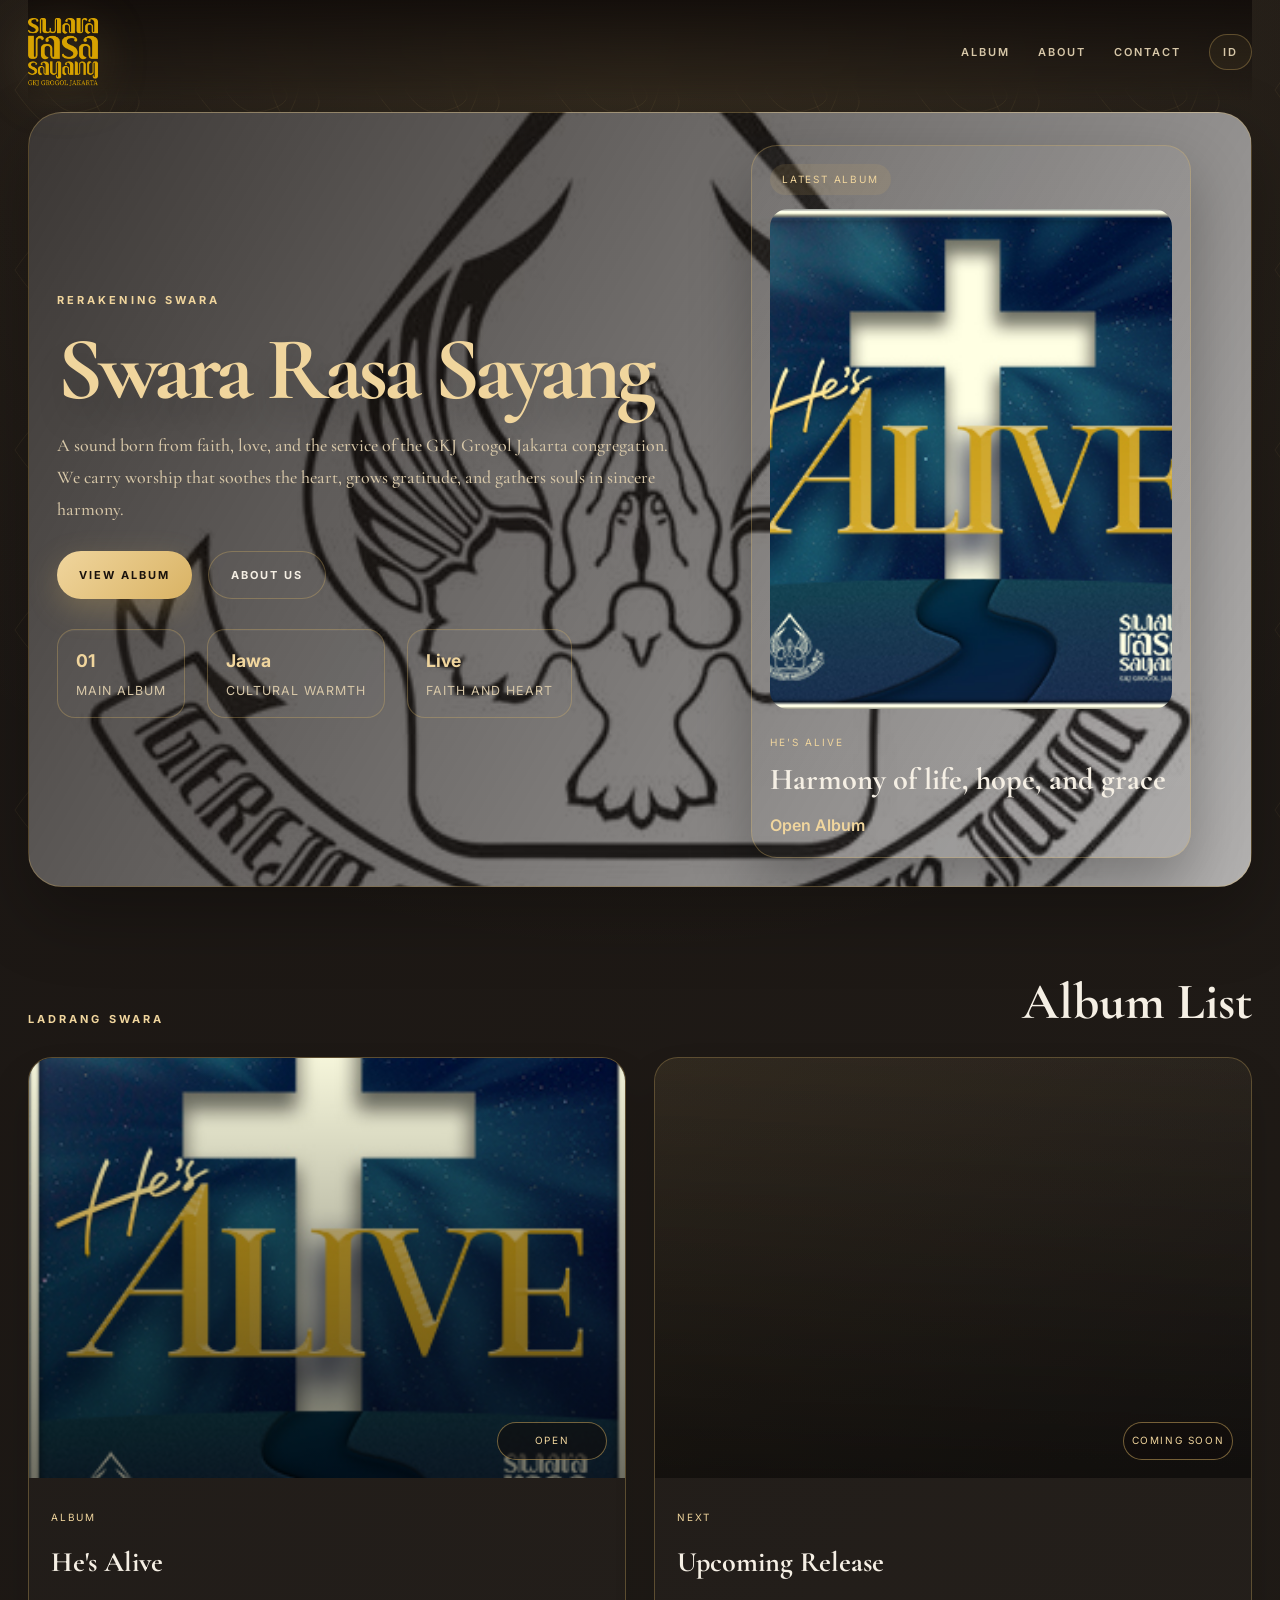
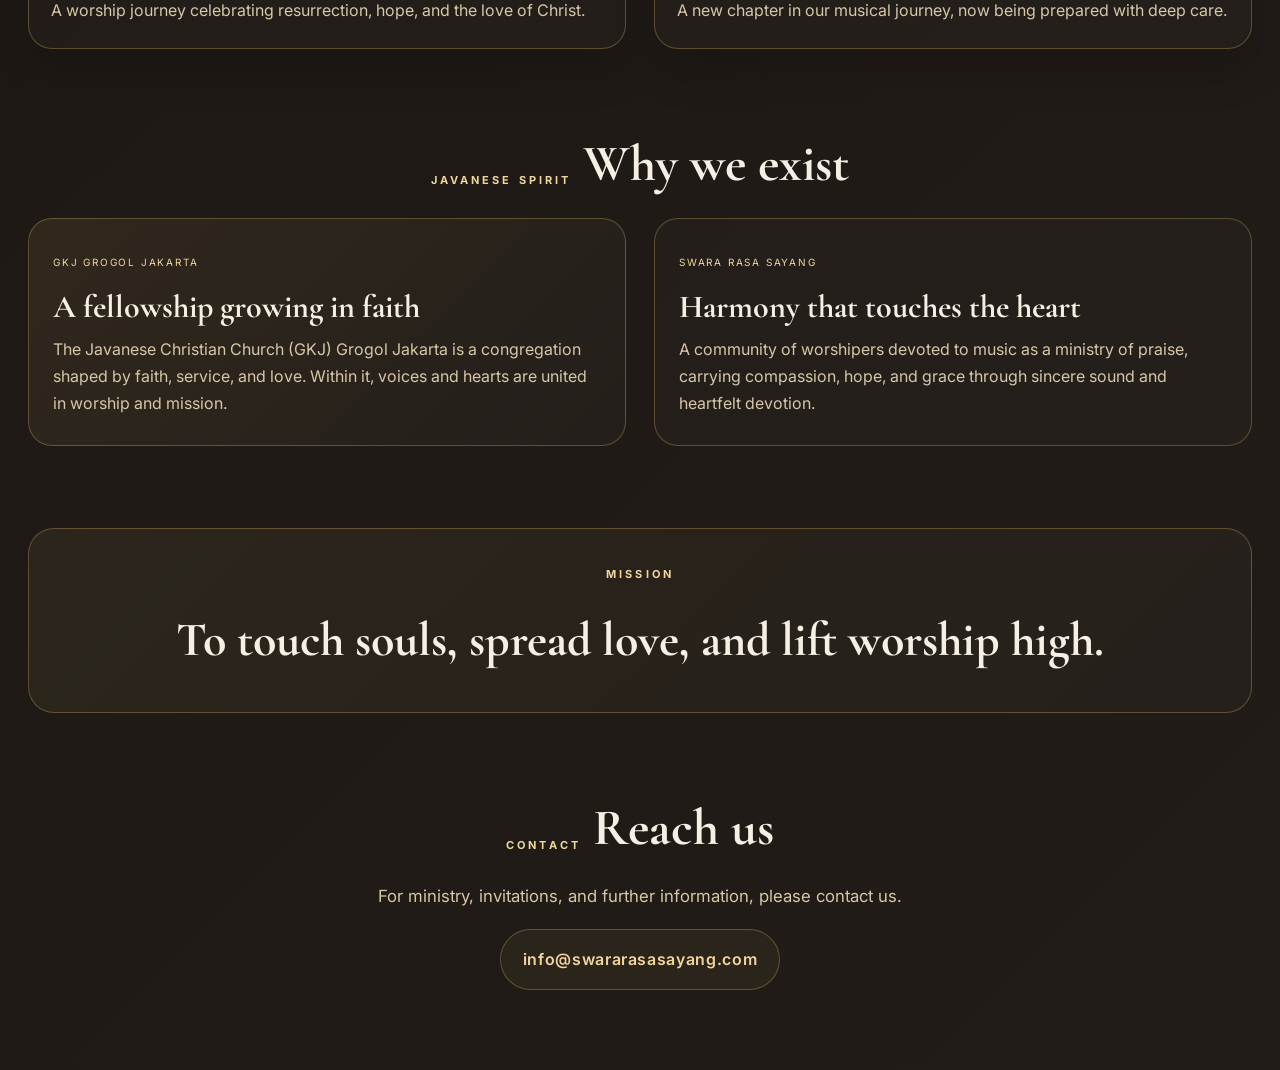
==== en/index.html @ 02636ce8 "feat: redesign landing page for Vercel" ====
﻿<!DOCTYPE html>
<html lang="en">
  <head>
    <meta charset="UTF-8" />
    <meta name="viewport" content="width=device-width, initial-scale=1.0" />
    <meta name="description" content="Swara Rasa Sayang — a Javanese-inspired worship community from GKJ Grogol Jakarta." />
    <title>Swara Rasa Sayang</title>
    <link rel="preconnect" href="https://fonts.googleapis.com" />
    <link rel="preconnect" href="https://fonts.gstatic.com" crossorigin />
    <link href="https://fonts.googleapis.com/css2?family=Cormorant+Garamond:wght@400;500;600;700&family=Inter:wght@400;500;600;700;800&family=Noto+Sans+Javanese:wght@400;500;700&display=swap" rel="stylesheet" />
    <link rel="stylesheet" href="../landing.css" />
  </head>
  <body>
    <div class="page-shell">
      <header class="topbar">
        <a href="../index.html" class="brand" aria-label="Swara Rasa Sayang">
          <img src="../assets/LOGO SWARA RASA SAYANG.png" alt="Logo Swara Rasa Sayang" />
        </a>

        <nav class="nav-links" aria-label="Main navigation">
          <a href="#album">Album</a>
          <a href="#about">About</a>
          <a href="#contact">Contact</a>
          <a href="../index.html" class="lang-pill">ID</a>
        </nav>
      </header>

      <main>
        <section class="hero">
          <div class="hero-copy">
            <span class="eyebrow">Rerakening Swara</span>
            <h1>Swara Rasa Sayang</h1>
            <p class="lead">
              A sound born from faith, love, and the service of the GKJ Grogol Jakarta congregation.
              We carry worship that soothes the heart, grows gratitude, and gathers souls in sincere harmony.
            </p>

            <div class="hero-actions">
              <a href="#album" class="primary-btn">View Album</a>
              <a href="#about" class="ghost-btn">About Us</a>
            </div>

            <div class="hero-meta">
              <div>
                <strong>01</strong>
                <span>main album</span>
              </div>
              <div>
                <strong>Jawa</strong>
                <span>cultural warmth</span>
              </div>
              <div>
                <strong>Live</strong>
                <span>faith and heart</span>
              </div>
            </div>
          </div>

          <div class="hero-visual" aria-label="Album showcase">
            <div class="showcase-card">
              <div class="showcase-badge">Latest Album</div>
              <img src="../assets/hes-alive.jpg" alt="He's Alive album cover" />
              <div class="showcase-info">
                <span class="tiny-label">He's Alive</span>
                <h2>Harmony of life, hope, and grace</h2>
                <a href="../hes-alive/index.html">Open Album</a>
              </div>
            </div>
          </div>
        </section>

        <section id="album" class="album-section">
          <div class="section-header">
            <span class="section-kicker">Ladrang swara</span>
            <h2>Album List</h2>
          </div>

          <div class="album-grid">
            <article class="album-card featured">
              <div class="album-image-wrap">
                <img src="../assets/hes-alive.jpg" alt="He's Alive" />
                <div class="album-overlay">
                  <a href="../hes-alive/index.html">Open</a>
                </div>
              </div>
              <div class="album-copy">
                <span class="album-tag">Album</span>
                <h3>He's Alive</h3>
                <p>A worship journey celebrating resurrection, hope, and the love of Christ.</p>
              </div>
            </article>

            <article class="album-card">
              <div class="album-image-wrap coming-soon">
                <div class="album-overlay static">
                  <span>Coming Soon</span>
                </div>
              </div>
              <div class="album-copy">
                <span class="album-tag">Next</span>
                <h3>Upcoming Release</h3>
                <p>A new chapter in our musical journey, now being prepared with deep care.</p>
              </div>
            </article>
          </div>
        </section>

        <section id="about" class="about-section">
          <div class="section-header align-center">
            <span class="section-kicker">Javanese Spirit</span>
            <h2>Why we exist</h2>
          </div>

          <div class="about-grid">
            <article class="about-card emphasis">
              <span class="card-mark">GKJ Grogol Jakarta</span>
              <h3>A fellowship growing in faith</h3>
              <p>
                The Javanese Christian Church (GKJ) Grogol Jakarta is a congregation shaped by faith,
                service, and love. Within it, voices and hearts are united in worship and mission.
              </p>
            </article>

            <article class="about-card">
              <span class="card-mark">Swara Rasa Sayang</span>
              <h3>Harmony that touches the heart</h3>
              <p>
                A community of worshipers devoted to music as a ministry of praise, carrying compassion,
                hope, and grace through sincere sound and heartfelt devotion.
              </p>
            </article>
          </div>
        </section>

        <section class="highlight-band">
          <div>
            <span class="section-kicker">Mission</span>
            <h3>To touch souls, spread love, and lift worship high.</h3>
          </div>
        </section>

        <section id="contact" class="contact-section">
          <div class="section-header align-center compact">
            <span class="section-kicker">Contact</span>
            <h2>Reach us</h2>
          </div>
          <p>For ministry, invitations, and further information, please contact us.</p>
          <a href="mailto:info@swararasasayang.com" class="contact-email">info@swararasasayang.com</a>
        </section>
      </main>
    </div>
  </body>
</html>
---- landing.css ----
﻿:root {
  --bg: #120d0a;
  --bg-soft: #1a120d;
  --panel: rgba(25, 17, 12, 0.8);
  --panel-strong: rgba(35, 23, 15, 0.96);
  --gold: #d9b364;
  --gold-soft: #f0d59d;
  --gold-deep: #9a6f1b;
  --ivory: #f5efe4;
  --muted: #d7c7a8;
  --line: rgba(217, 179, 100, 0.32);
  --shadow: rgba(10, 8, 5, 0.35);
  --bg-image: radial-gradient(circle at top, rgba(217, 179, 100, 0.12), transparent 35%),
    linear-gradient(135deg, rgba(18, 13, 10, 0.96), rgba(24, 19, 14, 0.96));
}

* { box-sizing: border-box; }
html { scroll-behavior: smooth; }
body {
  margin: 0;
  font-family: 'Inter', sans-serif;
  background: var(--bg-image);
  color: var(--ivory);
  line-height: 1.7;
}
img { max-width: 100%; display: block; }
a { color: inherit; text-decoration: none; }

body::before {
  content: "";
  position: fixed;
  inset: 0;
  pointer-events: none;
  background-image: url('data:image/svg+xml;utf8,<svg xmlns="http://www.w3.org/2000/svg" width="180" height="180" viewBox="0 0 180 180"><g fill="none" stroke="%23d9b364" stroke-opacity="0.08"><path d="M15 90c20-30 40-45 60-45s40 15 60 45-40 45-60 45-40-15-60-45zm30 0c10-15 20-22 30-22s20 7 30 22-20 22-30 22-20-7-30-22zm60-60c-10 15-15 30-15 45s5 30 15 45c10-15 15-30 15-45s-5-30-15-45z"/></g></svg>');
  opacity: 0.9;
}

.page-shell {
  max-width: 1280px;
  margin: 0 auto;
  padding: 0 28px 80px;
  position: relative;
  z-index: 1;
}

.topbar {
  position: sticky;
  top: 0;
  z-index: 20;
  display: flex;
  align-items: center;
  justify-content: space-between;
  padding: 18px 0 14px;
  background: linear-gradient(180deg, rgba(18, 13, 10, 0.92), rgba(18, 13, 10, 0.3) 70%, transparent);
  backdrop-filter: blur(10px);
}

.brand img {
  height: 68px;
  width: auto;
  filter: drop-shadow(0 10px 24px rgba(217, 179, 100, 0.25));
}

.nav-links {
  display: flex;
  align-items: center;
  gap: 28px;
  font-size: 11px;
  letter-spacing: 0.18em;
  text-transform: uppercase;
  font-weight: 600;
  color: var(--muted);
}

.nav-links a {
  transition: color 0.25s ease;
  position: relative;
}

.nav-links a:hover, .nav-links a:focus-visible {
  color: var(--gold-soft);
}

.nav-links a:not(.lang-pill)::after {
  content: "";
  position: absolute;
  left: 0;
  bottom: -8px;
  width: 100%;
  height: 1px;
  background: linear-gradient(90deg, transparent, var(--gold), transparent);
  transform: scaleX(0);
  transition: transform 0.25s ease;
}

.nav-links a:not(.lang-pill):hover::after {
  transform: scaleX(1);
}

.lang-pill {
  border: 1px solid var(--line);
  padding: 8px 13px;
  border-radius: 999px;
  background: rgba(217, 179, 100, 0.06);
}

.hero {
  position: relative;
  display: grid;
  grid-template-columns: 1.1fr 0.9fr;
  gap: 46px;
  align-items: center;
  min-height: 62vh;
  padding: 32px 28px 28px;
  margin-top: 12px;
  border: 1px solid var(--line);
  border-radius: 34px;
  overflow: hidden;
  background: linear-gradient(120deg, rgba(18, 13, 10, 0.83), rgba(18, 13, 10, 0.32)),
    url('assets/image.png') center center / cover no-repeat;
  box-shadow: 0 28px 70px rgba(0,0,0,0.28);
}

.hero > * {
  position: relative;
  z-index: 1;
}

.eyebrow, .section-kicker {
  display: inline-block;
  font-size: 11px;
  letter-spacing: 0.28em;
  text-transform: uppercase;
  color: var(--gold-soft);
  font-weight: 700;
}

.hero-copy h1 {
  margin: 18px 0 18px;
  font-family: 'Cormorant Garamond', serif;
  font-size: clamp(3.5rem, 7vw, 7rem);
  line-height: 0.9;
  letter-spacing: -0.05em;
  color: var(--gold-soft);
  text-shadow: 0 20px 30px rgba(0,0,0,0.18);
}

.lead {
  max-width: 620px;
  margin: 0 0 26px;
  font-size: 1.12rem;
  line-height: 1.8;
  color: var(--muted);
  font-family: 'Cormorant Garamond', serif;
  font-weight: 500;
}

.hero-actions {
  display: flex;
  flex-wrap: wrap;
  gap: 16px;
  margin-bottom: 30px;
}

.primary-btn, .ghost-btn {
  display: inline-flex;
  align-items: center;
  justify-content: center;
  min-height: 48px;
  padding: 0 22px;
  border-radius: 999px;
  font-size: 11px;
  font-weight: 700;
  letter-spacing: 0.18em;
  text-transform: uppercase;
  transition: transform 0.2s ease, box-shadow 0.2s ease;
}

.primary-btn {
  background: linear-gradient(135deg, var(--gold-soft), var(--gold));
  color: #1a120d;
  box-shadow: 0 10px 30px rgba(217, 179, 100, 0.28);
}

.ghost-btn {
  border: 1px solid var(--line);
  background: rgba(255, 255, 255, 0.01);
  color: var(--ivory);
}

.primary-btn:hover, .ghost-btn:hover {
  transform: translateY(-2px);
}

.hero-meta {
  display: flex;
  flex-wrap: wrap;
  gap: 22px;
  margin-top: 12px;
}

.hero-meta div {
  min-width: 120px;
  padding: 16px 18px;
  border: 1px solid var(--line);
  border-radius: 18px;
  background: rgba(255,255,255,0.02);
  box-shadow: inset 0 1px 0 rgba(255,255,255,0.04);
}

.hero-meta strong {
  display: block;
  font-size: 1.1rem;
  color: var(--gold-soft);
}

.hero-meta span {
  display: block;
  margin-top: 4px;
  color: var(--muted);
  font-size: 0.78rem;
  text-transform: uppercase;
  letter-spacing: 0.08em;
}

.hero-visual {
  display: flex;
  justify-content: center;
}

.showcase-card {
  width: min(440px, 100%);
  background: linear-gradient(180deg, rgba(255,255,255,0.04), rgba(255,255,255,0.02));
  border: 1px solid var(--line);
  border-radius: 26px;
  padding: 18px;
  box-shadow: 0 26px 60px rgba(0,0,0,0.28);
}

.showcase-badge {
  display: inline-block;
  margin-bottom: 14px;
  padding: 7px 12px;
  border-radius: 999px;
  background: rgba(217, 179, 100, 0.12);
  color: var(--gold-soft);
  font-size: 10px;
  letter-spacing: 0.18em;
  text-transform: uppercase;
}

.showcase-card img {
  border-radius: 18px;
  object-fit: cover;
  width: 100%;
  height: 500px;
}

.showcase-info {
  padding-top: 18px;
}

.tiny-label {
  color: var(--gold-soft);
  letter-spacing: 0.2em;
  text-transform: uppercase;
  font-size: 10px;
}

.showcase-info h2 {
  margin: 10px 0 16px;
  font-family: 'Cormorant Garamond', serif;
  font-size: clamp(1.9rem, 2vw, 2.5rem);
  line-height: 1.05;
}

.showcase-info a {
  color: var(--gold-soft);
  font-weight: 600;
}

.album-section, .about-section, .contact-section {
  padding-top: 82px;
}

.section-header {
  display: flex;
  align-items: end;
  justify-content: space-between;
  gap: 12px;
  margin-bottom: 28px;
}

.section-header h2 {
  margin: 8px 0 0;
  font-family: 'Cormorant Garamond', serif;
  font-size: clamp(2.3rem, 4vw, 3.5rem);
  line-height: 1;
}

.align-center { justify-content: center; text-align: center; }

.album-grid {
  display: grid;
  grid-template-columns: repeat(2, minmax(0, 1fr));
  gap: 28px;
}

.album-card {
  background: rgba(255,255,255,0.02);
  border: 1px solid var(--line);
  border-radius: 24px;
  overflow: hidden;
  box-shadow: 0 24px 40px rgba(0,0,0,0.15);
}

.album-image-wrap {
  position: relative;
  height: 420px;
  background: linear-gradient(135deg, rgba(217,179,100,0.18), rgba(0,0,0,0.12));
}

.album-image-wrap img {
  width: 100%;
  height: 100%;
  object-fit: cover;
}

.album-overlay {
  position: absolute;
  inset: 0;
  display: flex;
  align-items: end;
  justify-content: end;
  padding: 18px;
  background: linear-gradient(180deg, rgba(0,0,0,0.04), rgba(0,0,0,0.56));
}

.album-overlay a,
.album-overlay span {
  display: inline-flex;
  align-items: center;
  justify-content: center;
  min-width: 110px;
  min-height: 38px;
  border-radius: 999px;
  border: 1px solid rgba(217,179,100,0.5);
  background: rgba(18,13,10,0.6);
  color: var(--gold-soft);
  font-size: 10px;
  letter-spacing: 0.16em;
  text-transform: uppercase;
}

.album-copy {
  padding: 24px 22px 24px;
}

.album-tag {
  display: inline-block;
  color: var(--gold-soft);
  font-size: 10px;
  letter-spacing: 0.18em;
  text-transform: uppercase;
}

.album-copy h3 {
  margin: 10px 0 10px;
  font-size: clamp(1.7rem, 2.2vw, 2.3rem);
  font-family: 'Cormorant Garamond', serif;
}

.album-copy p {
  margin: 0;
  color: var(--muted);
}

.coming-soon {
  background: linear-gradient(135deg, rgba(217,179,100,0.09), rgba(255,255,255,0.01));
}

.about-grid {
  display: grid;
  grid-template-columns: repeat(2, minmax(0, 1fr));
  gap: 28px;
}

.about-card {
  background: rgba(255,255,255,0.02);
  border: 1px solid var(--line);
  border-radius: 24px;
  padding: 28px 24px;
}

.about-card.emphasis {
  background: linear-gradient(135deg, rgba(217,179,100,0.1), rgba(255,255,255,0.02));
}

.card-mark {
  display: inline-block;
  color: var(--gold-soft);
  font-size: 10px;
  letter-spacing: 0.18em;
  text-transform: uppercase;
}

.about-card h3 {
  margin: 16px 0 12px;
  font-family: 'Cormorant Garamond', serif;
  font-size: clamp(2rem, 2.4vw, 2.6rem);
  line-height: 1.05;
}

.about-card p {
  margin: 0;
  color: var(--muted);
}

.highlight-band {
  margin-top: 82px;
  border: 1px solid var(--line);
  border-radius: 26px;
  background: linear-gradient(135deg, rgba(217,179,100,0.08), rgba(255,255,255,0.02));
  padding: 30px 28px;
  text-align: center;
}

.highlight-band h3 {
  margin: 14px 0 0;
  font-family: 'Cormorant Garamond', serif;
  font-size: clamp(2rem, 4vw, 3rem);
}

.contact-section {
  text-align: center;
}

.contact-section p {
  color: var(--muted);
  font-size: 1.05rem;
  margin: 16px 0 18px;
}

.contact-email {
  display: inline-block;
  padding: 16px 22px;
  border-radius: 999px;
  border: 1px solid var(--line);
  background: rgba(217,179,100,0.06);
  color: var(--gold-soft);
  font-weight: 600;
  letter-spacing: 0.04em;
}

@media (max-width: 860px) {
  .page-shell { padding: 0 18px 60px; }
  .topbar { gap: 10px; }
  .nav-links { gap: 14px; }
  .hero { grid-template-columns: 1fr; min-height: auto; padding-top: 20px; }
  .hero-visual { order: -1; }
  .album-grid, .about-grid { grid-template-columns: 1fr; }
  .showcase-card img { height: 420px; }
}

@media (max-width: 640px) {
  .topbar { align-items: center; }
  .nav-links { gap: 8px; font-size: 9px; letter-spacing: 0.12em; }
  .brand img { height: 54px; }
  .hero-copy h1 { margin-top: 10px; }
  .lead { font-size: 1rem; }
  .hero-meta { gap: 12px; }
  .hero-meta div { min-width: 100px; }
  .section-header { flex-direction: column; align-items: flex-start; }
}
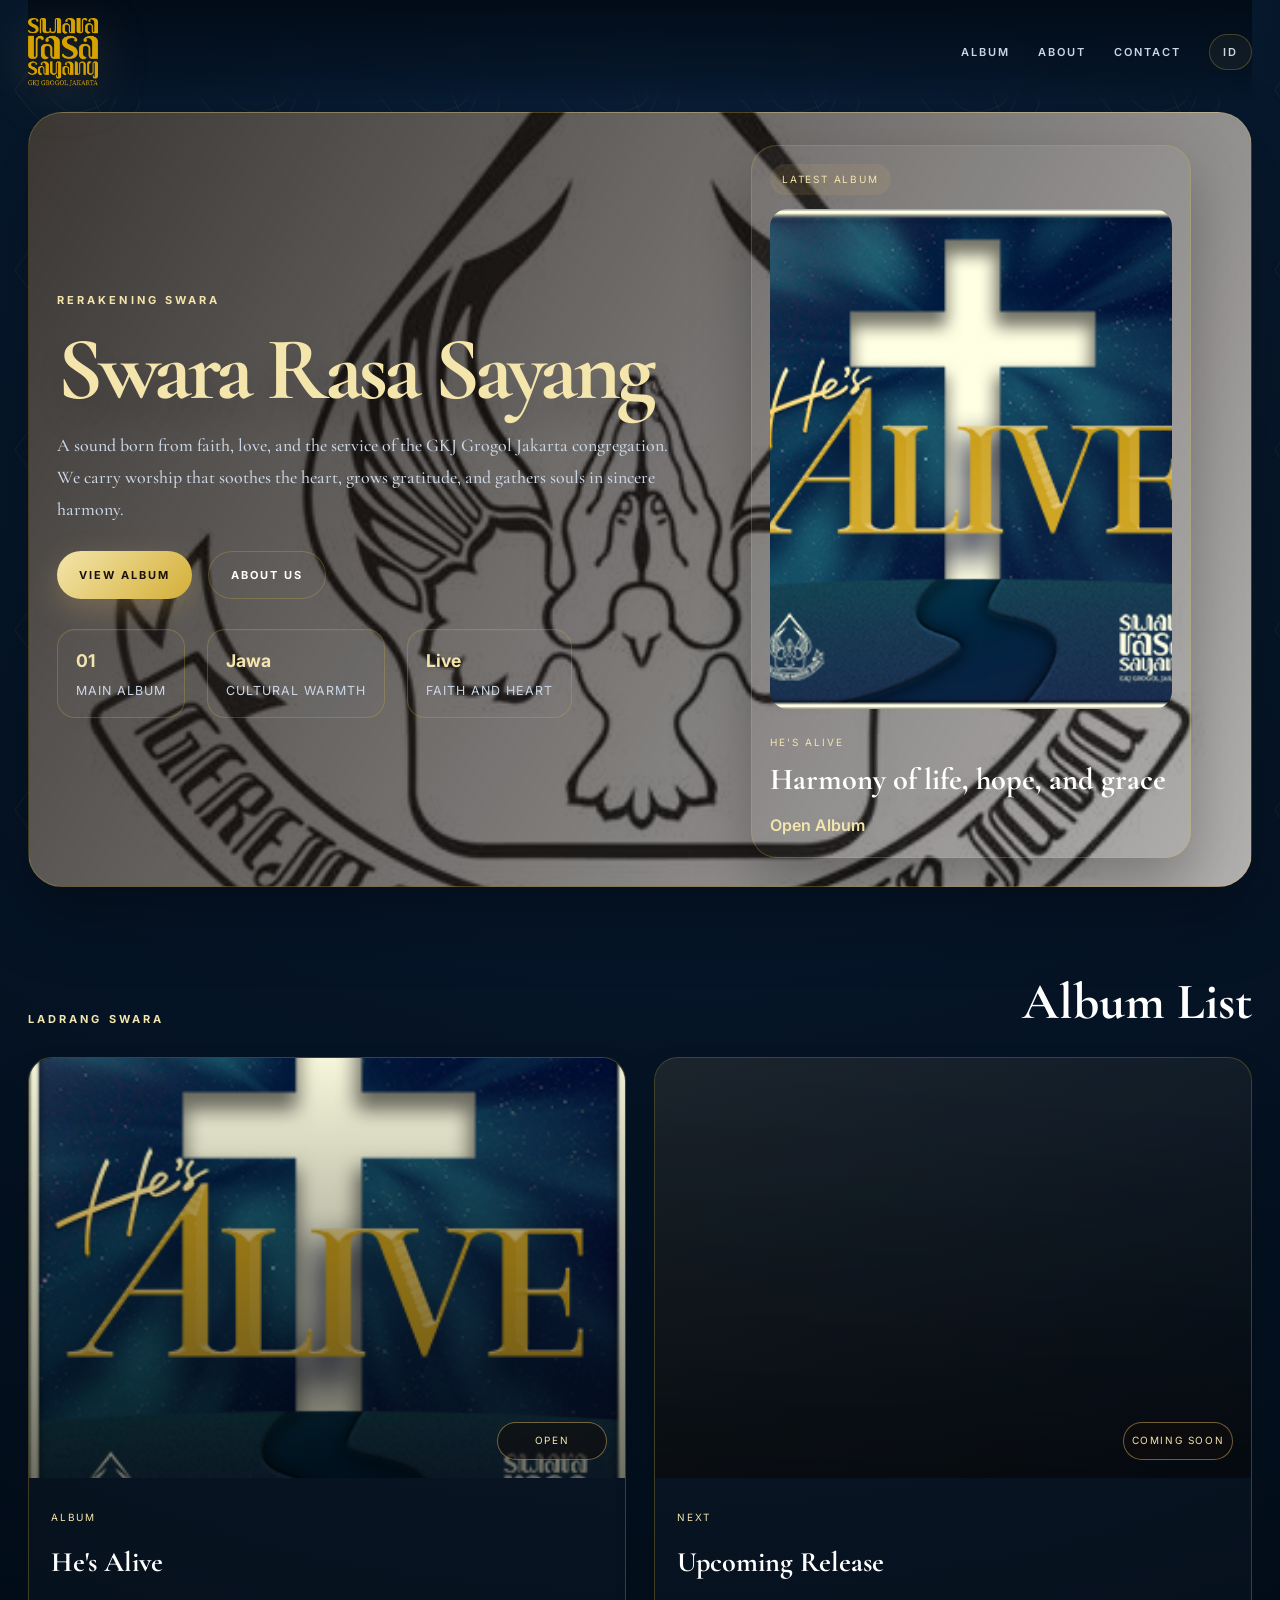
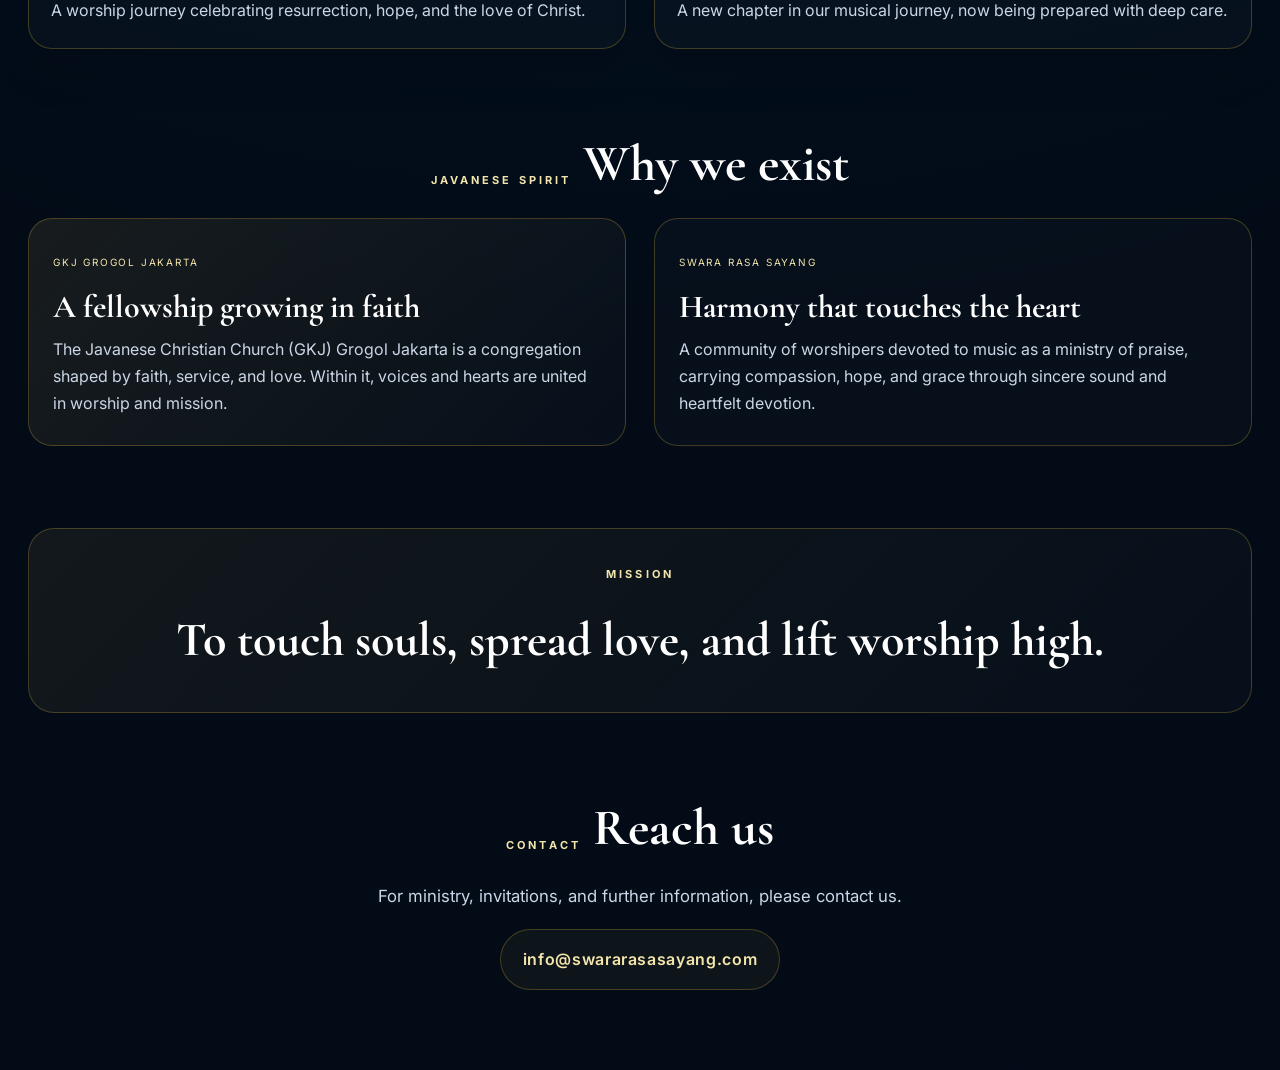
==== commit c84761e4: "baru Signed-off-by: Joshuadamn <joshuadaryl44@gmail.com>" ====
--- a/en/index.html
+++ b/en/index.html
@@ -1,4 +1,4 @@
-﻿<!DOCTYPE html>
+<!DOCTYPE html>
 <html lang="en">
   <head>
     <meta charset="UTF-8" />
@@ -63,7 +63,7 @@
               <div class="showcase-info">
                 <span class="tiny-label">He's Alive</span>
                 <h2>Harmony of life, hope, and grace</h2>
-                <a href="../hes-alive/index.html">Open Album</a>
+                <a href="../hes-alive/index.php">Open Album</a>
               </div>
             </div>
           </div>
@@ -80,7 +80,7 @@
               <div class="album-image-wrap">
                 <img src="../assets/hes-alive.jpg" alt="He's Alive" />
                 <div class="album-overlay">
-                  <a href="../hes-alive/index.html">Open</a>
+                  <a href="../hes-alive/index.php">Open</a>
                 </div>
               </div>
               <div class="album-copy">
--- a/landing.css
+++ b/landing.css
@@ -1,17 +1,17 @@
-﻿:root {
-  --bg: #120d0a;
-  --bg-soft: #1a120d;
-  --panel: rgba(25, 17, 12, 0.8);
-  --panel-strong: rgba(35, 23, 15, 0.96);
-  --gold: #d9b364;
-  --gold-soft: #f0d59d;
-  --gold-deep: #9a6f1b;
-  --ivory: #f5efe4;
-  --muted: #d7c7a8;
-  --line: rgba(217, 179, 100, 0.32);
-  --shadow: rgba(10, 8, 5, 0.35);
-  --bg-image: radial-gradient(circle at top, rgba(217, 179, 100, 0.12), transparent 35%),
-    linear-gradient(135deg, rgba(18, 13, 10, 0.96), rgba(24, 19, 14, 0.96));
+:root {
+  --bg: #020b16;
+  --bg-soft: #061527;
+  --panel: rgba(10, 34, 62, 0.55);
+  --panel-strong: rgba(12, 37, 67, 0.95);
+  --gold: #d4af37;
+  --gold-soft: #f3e5ab;
+  --gold-deep: #997f26;
+  --ivory: #ffffff;
+  --muted: #cbd7e6;
+  --line: rgba(212, 175, 55, 0.28);
+  --shadow: rgba(0, 0, 0, 0.5);
+  --bg-image: radial-gradient(circle at 50% 0%, rgba(10, 34, 62, 0.8) 0%, rgba(2, 11, 22, 0.98) 70%),
+    linear-gradient(135deg, #020b16, #061527);
 }
 
 * { box-sizing: border-box; }
@@ -51,8 +51,8 @@
   align-items: center;
   justify-content: space-between;
   padding: 18px 0 14px;
-  background: linear-gradient(180deg, rgba(18, 13, 10, 0.92), rgba(18, 13, 10, 0.3) 70%, transparent);
-  backdrop-filter: blur(10px);
+  background: linear-gradient(180deg, rgba(2, 11, 22, 0.95), rgba(2, 11, 22, 0.4) 70%, transparent);
+  backdrop-filter: blur(12px);
 }
 
 .brand img {
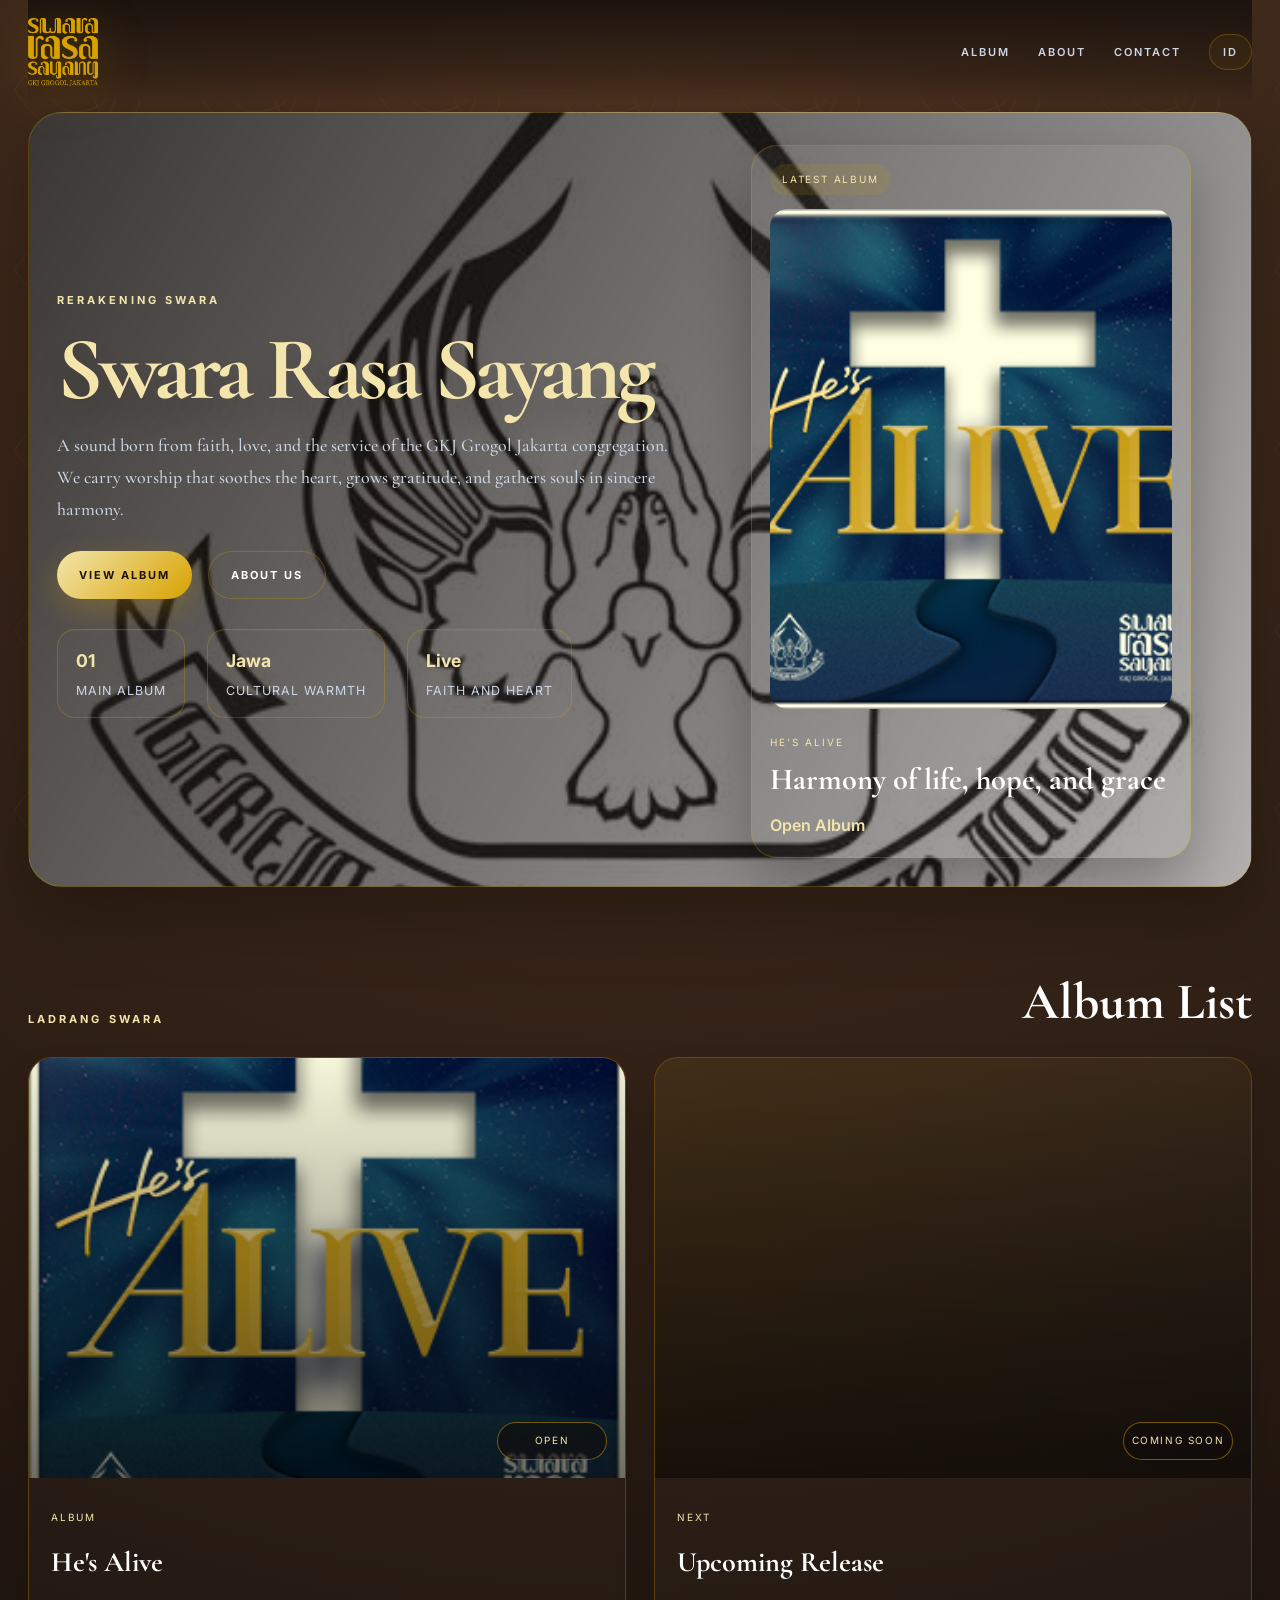
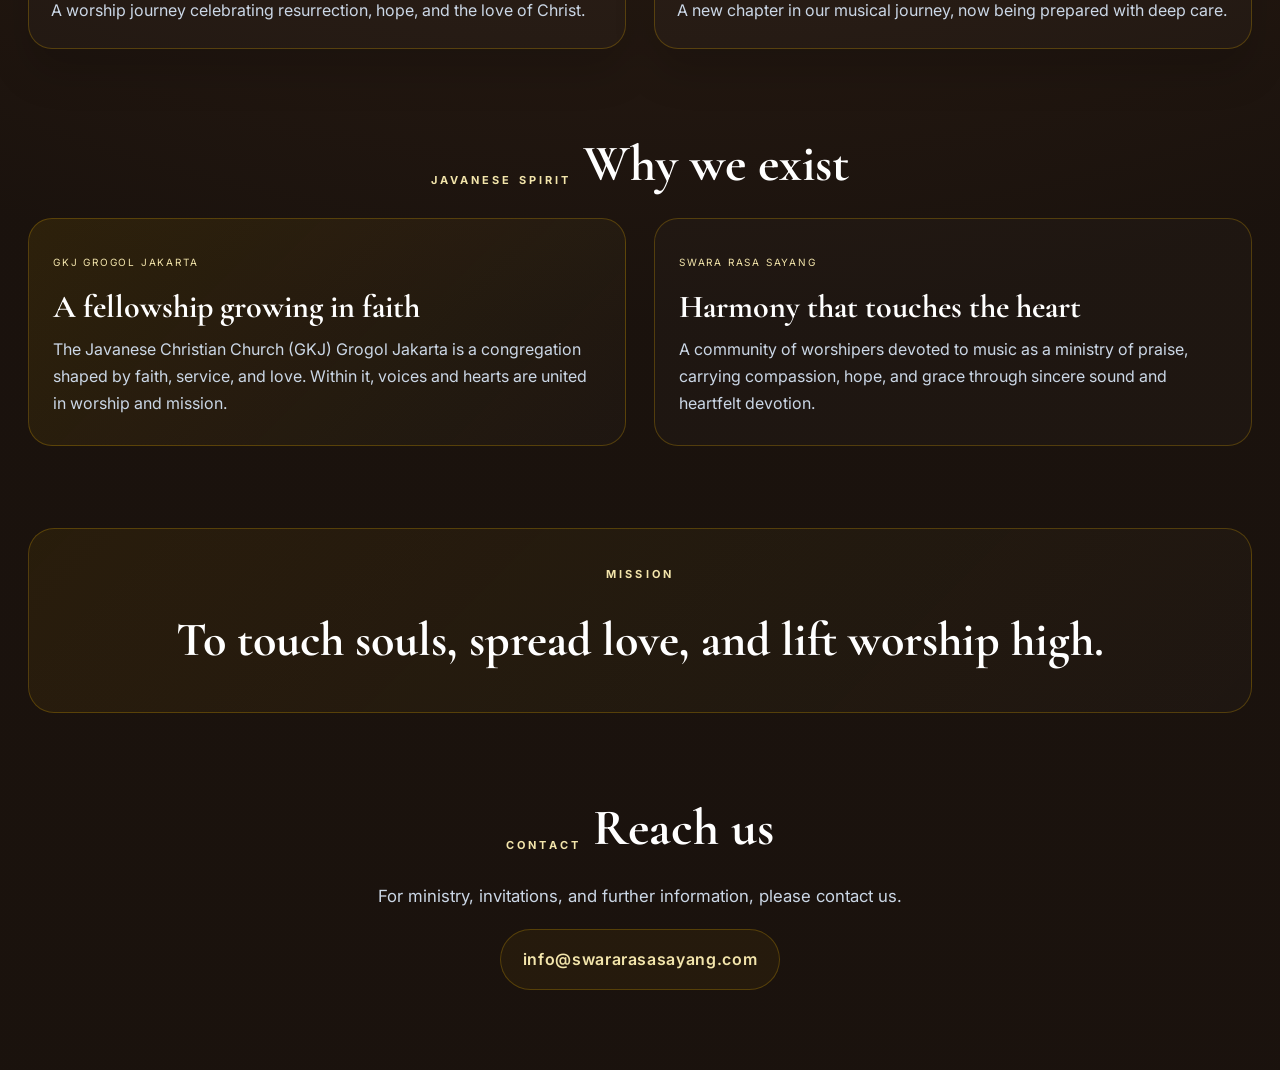
==== commit 65895976: "feat: migrate entire site to pure HTML/CSS/JS for 100% native Vercel static hosting" ====
--- a/en/index.html
+++ b/en/index.html
@@ -63,7 +63,7 @@
               <div class="showcase-info">
                 <span class="tiny-label">He's Alive</span>
                 <h2>Harmony of life, hope, and grace</h2>
-                <a href="../hes-alive/index.php">Open Album</a>
+                <a href="../hes-alive/index-en.html">Open Album</a>
               </div>
             </div>
           </div>
@@ -80,7 +80,7 @@
               <div class="album-image-wrap">
                 <img src="../assets/hes-alive.jpg" alt="He's Alive" />
                 <div class="album-overlay">
-                  <a href="../hes-alive/index.php">Open</a>
+                  <a href="../hes-alive/index-en.html">Open</a>
                 </div>
               </div>
               <div class="album-copy">
--- a/landing.css
+++ b/landing.css
@@ -1,17 +1,17 @@
 :root {
-  --bg: #020b16;
-  --bg-soft: #061527;
-  --panel: rgba(10, 34, 62, 0.55);
-  --panel-strong: rgba(12, 37, 67, 0.95);
-  --gold: #d4af37;
+  --bg: #1a120d;
+  --bg-soft: #2b1c14;
+  --panel: rgba(58, 38, 26, 0.55);
+  --panel-strong: rgba(48, 31, 21, 0.95);
+  --gold: #d7a200;
   --gold-soft: #f3e5ab;
-  --gold-deep: #997f26;
+  --gold-deep: #a57b00;
   --ivory: #ffffff;
   --muted: #cbd7e6;
-  --line: rgba(212, 175, 55, 0.28);
+  --line: rgba(215, 162, 0, 0.28);
   --shadow: rgba(0, 0, 0, 0.5);
-  --bg-image: radial-gradient(circle at 50% 0%, rgba(10, 34, 62, 0.8) 0%, rgba(2, 11, 22, 0.98) 70%),
-    linear-gradient(135deg, #020b16, #061527);
+  --bg-image: radial-gradient(circle at 50% 0%, rgba(91, 59, 38, 0.8) 0%, rgba(26, 18, 13, 0.98) 70%),
+    linear-gradient(135deg, #1a120d, #2b1c14);
 }
 
 * { box-sizing: border-box; }
@@ -31,7 +31,7 @@
   position: fixed;
   inset: 0;
   pointer-events: none;
-  background-image: url('data:image/svg+xml;utf8,<svg xmlns="http://www.w3.org/2000/svg" width="180" height="180" viewBox="0 0 180 180"><g fill="none" stroke="%23d9b364" stroke-opacity="0.08"><path d="M15 90c20-30 40-45 60-45s40 15 60 45-40 45-60 45-40-15-60-45zm30 0c10-15 20-22 30-22s20 7 30 22-20 22-30 22-20-7-30-22zm60-60c-10 15-15 30-15 45s5 30 15 45c10-15 15-30 15-45s-5-30-15-45z"/></g></svg>');
+  background-image: url('data:image/svg+xml;utf8,<svg xmlns="http://www.w3.org/2000/svg" width="180" height="180" viewBox="0 0 180 180"><g fill="none" stroke="%23d7a200" stroke-opacity="0.08"><path d="M15 90c20-30 40-45 60-45s40 15 60 45-40 45-60 45-40-15-60-45zm30 0c10-15 20-22 30-22s20 7 30 22-20 22-30 22-20-7-30-22zm60-60c-10 15-15 30-15 45s5 30 15 45c10-15 15-30 15-45s-5-30-15-45z"/></g></svg>');
   opacity: 0.9;
 }
 
@@ -51,14 +51,14 @@
   align-items: center;
   justify-content: space-between;
   padding: 18px 0 14px;
-  background: linear-gradient(180deg, rgba(2, 11, 22, 0.95), rgba(2, 11, 22, 0.4) 70%, transparent);
+  background: linear-gradient(180deg, rgba(26, 18, 13, 0.95), rgba(26, 18, 13, 0.4) 70%, transparent);
   backdrop-filter: blur(12px);
 }
 
 .brand img {
   height: 68px;
   width: auto;
-  filter: drop-shadow(0 10px 24px rgba(217, 179, 100, 0.25));
+  filter: drop-shadow(0 10px 24px rgba(215, 162, 0, 0.25));
 }
 
 .nav-links {
@@ -101,7 +101,7 @@
   border: 1px solid var(--line);
   padding: 8px 13px;
   border-radius: 999px;
-  background: rgba(217, 179, 100, 0.06);
+  background: rgba(215, 162, 0, 0.06);
 }
 
 .hero {
@@ -179,7 +179,7 @@
 .primary-btn {
   background: linear-gradient(135deg, var(--gold-soft), var(--gold));
   color: #1a120d;
-  box-shadow: 0 10px 30px rgba(217, 179, 100, 0.28);
+  box-shadow: 0 10px 30px rgba(215, 162, 0, 0.28);
 }
 
 .ghost-btn {
@@ -242,7 +242,7 @@
   margin-bottom: 14px;
   padding: 7px 12px;
   border-radius: 999px;
-  background: rgba(217, 179, 100, 0.12);
+  background: rgba(215, 162, 0, 0.12);
   color: var(--gold-soft);
   font-size: 10px;
   letter-spacing: 0.18em;
@@ -317,7 +317,7 @@
 .album-image-wrap {
   position: relative;
   height: 420px;
-  background: linear-gradient(135deg, rgba(217,179,100,0.18), rgba(0,0,0,0.12));
+  background: linear-gradient(135deg, rgba(215,162,0,0.18), rgba(0,0,0,0.12));
 }
 
 .album-image-wrap img {
@@ -344,7 +344,7 @@
   min-width: 110px;
   min-height: 38px;
   border-radius: 999px;
-  border: 1px solid rgba(217,179,100,0.5);
+  border: 1px solid rgba(215,162,0,0.5);
   background: rgba(18,13,10,0.6);
   color: var(--gold-soft);
   font-size: 10px;
@@ -376,7 +376,7 @@
 }
 
 .coming-soon {
-  background: linear-gradient(135deg, rgba(217,179,100,0.09), rgba(255,255,255,0.01));
+  background: linear-gradient(135deg, rgba(215,162,0,0.09), rgba(255,255,255,0.01));
 }
 
 .about-grid {
@@ -393,7 +393,7 @@
 }
 
 .about-card.emphasis {
-  background: linear-gradient(135deg, rgba(217,179,100,0.1), rgba(255,255,255,0.02));
+  background: linear-gradient(135deg, rgba(215,162,0,0.1), rgba(255,255,255,0.02));
 }
 
 .card-mark {
@@ -420,7 +420,7 @@
   margin-top: 82px;
   border: 1px solid var(--line);
   border-radius: 26px;
-  background: linear-gradient(135deg, rgba(217,179,100,0.08), rgba(255,255,255,0.02));
+  background: linear-gradient(135deg, rgba(215,162,0,0.08), rgba(255,255,255,0.02));
   padding: 30px 28px;
   text-align: center;
 }
@@ -446,7 +446,7 @@
   padding: 16px 22px;
   border-radius: 999px;
   border: 1px solid var(--line);
-  background: rgba(217,179,100,0.06);
+  background: rgba(215,162,0,0.06);
   color: var(--gold-soft);
   font-weight: 600;
   letter-spacing: 0.04em;
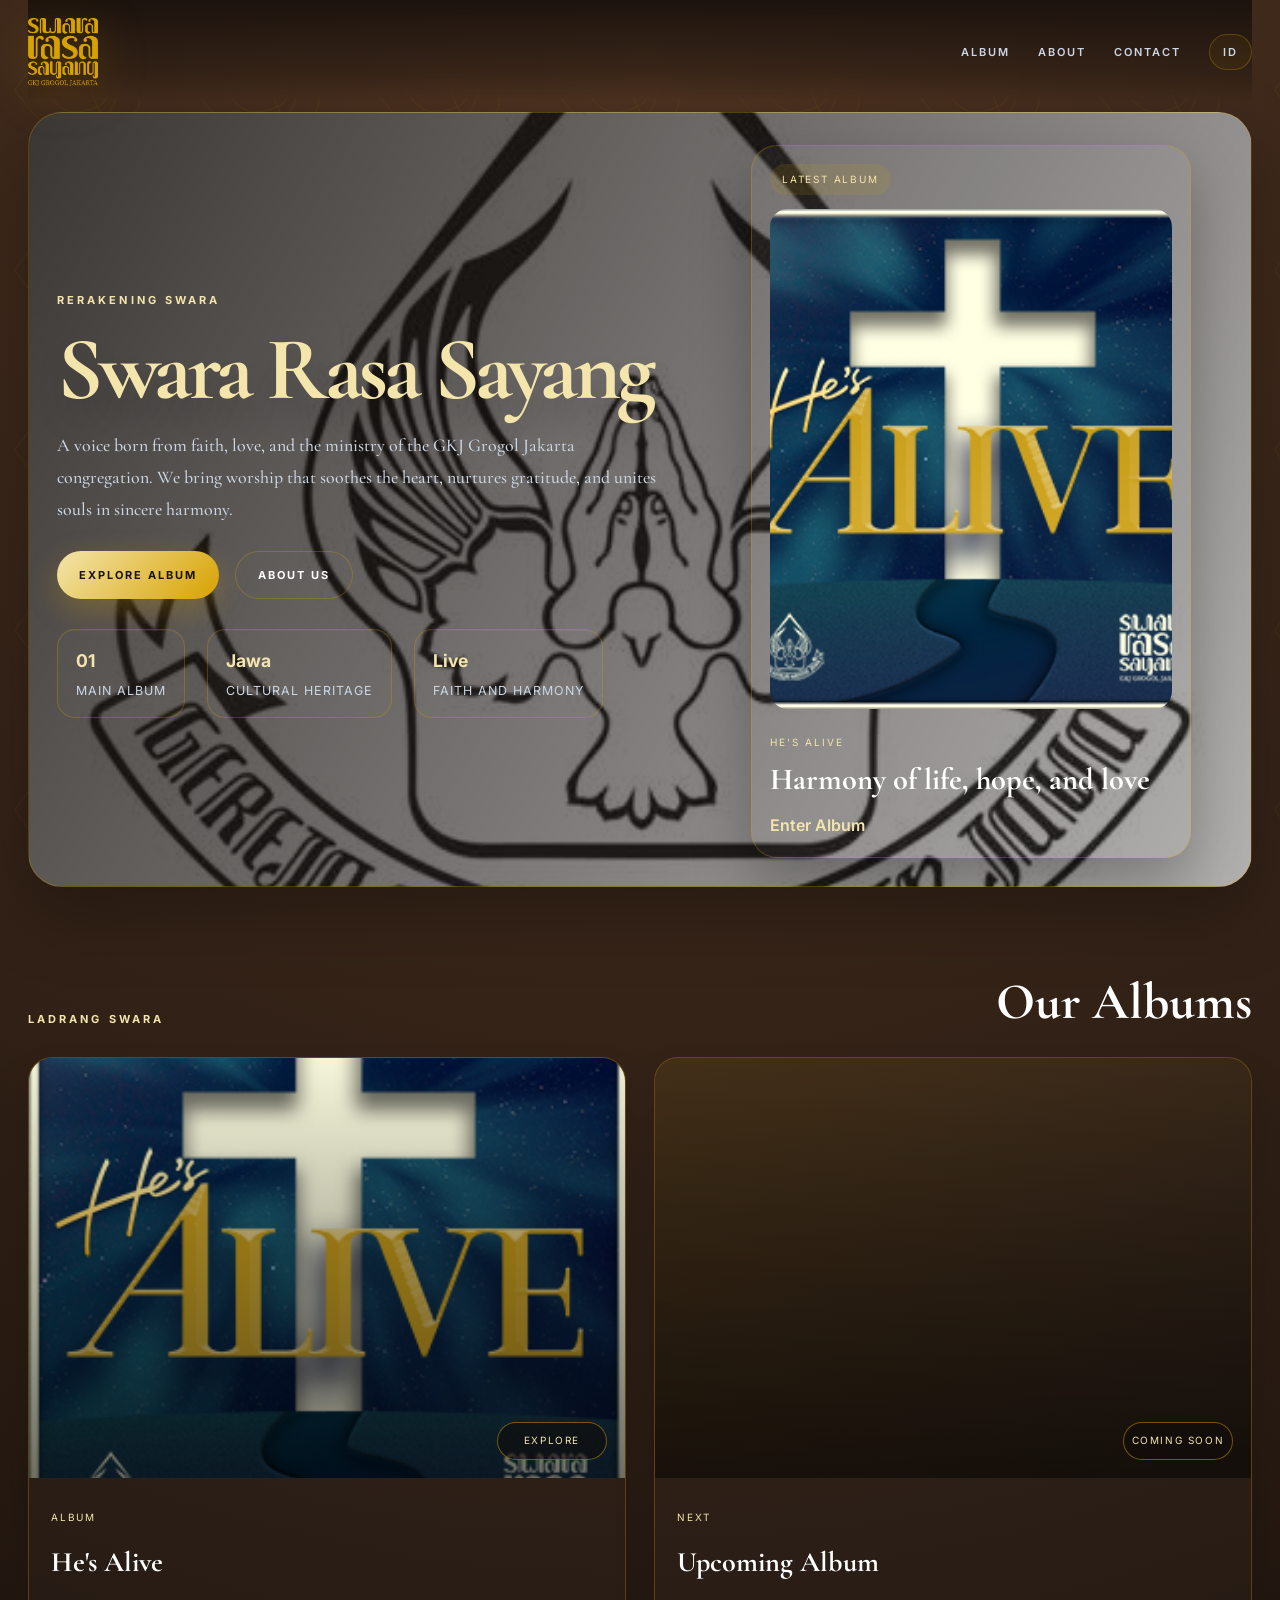
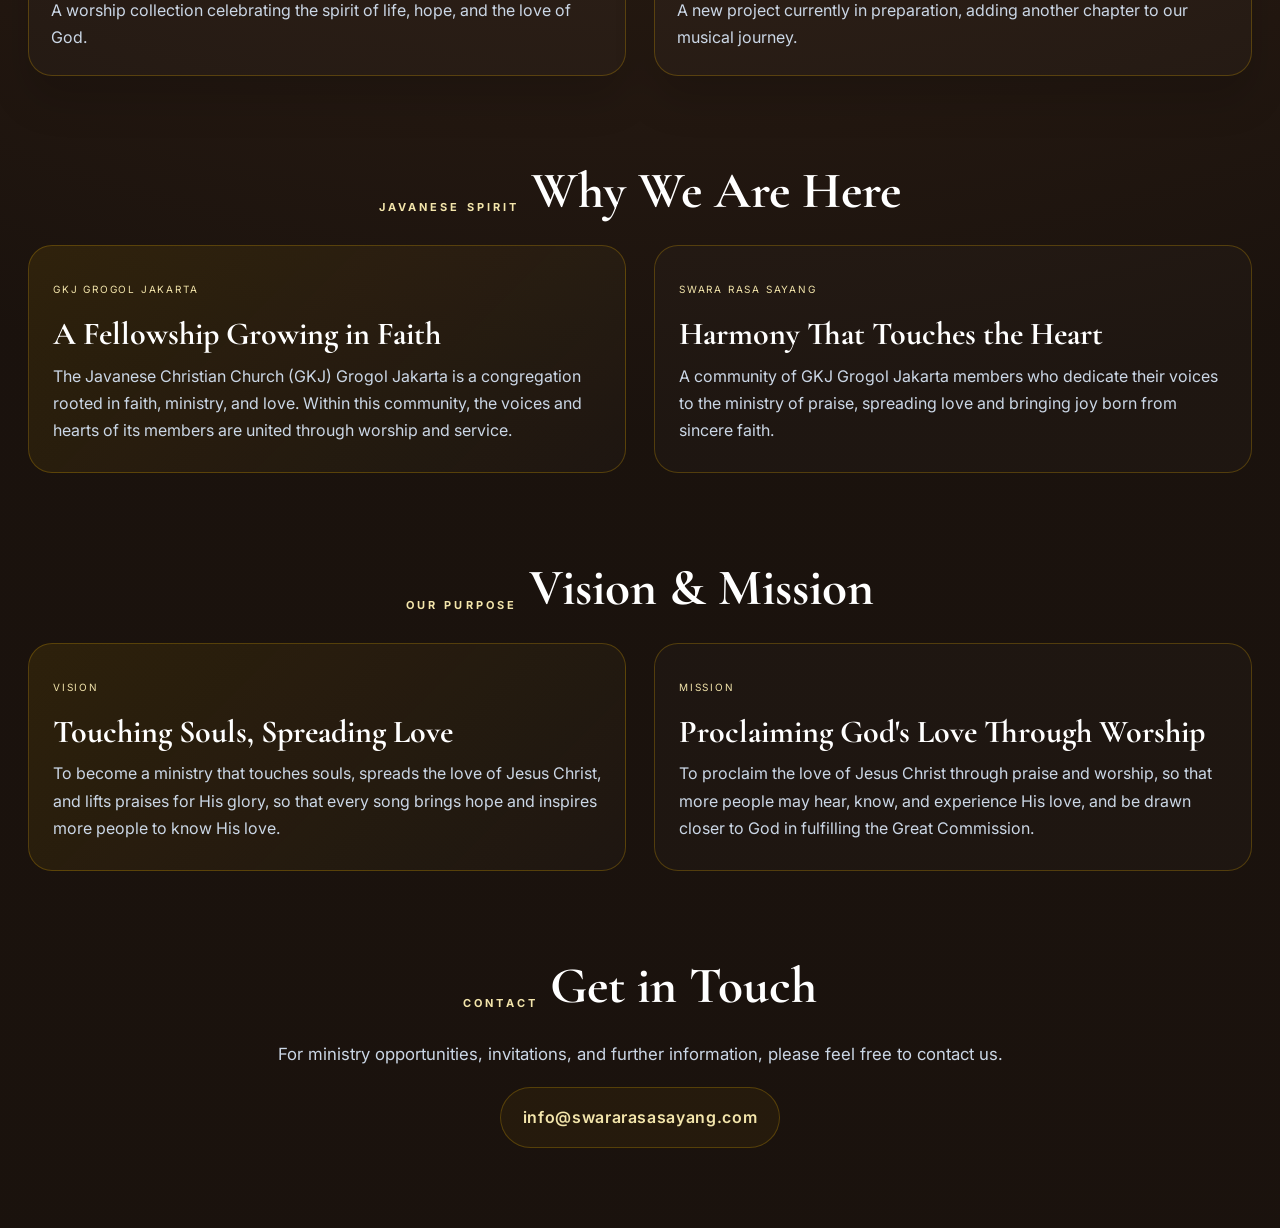
==== commit 103b4d1a: "visi misi en" ====
--- a/en/index.html
+++ b/en/index.html
@@ -1,153 +1,251 @@
+
 <!DOCTYPE html>
 <html lang="en">
-  <head>
-    <meta charset="UTF-8" />
-    <meta name="viewport" content="width=device-width, initial-scale=1.0" />
-    <meta name="description" content="Swara Rasa Sayang — a Javanese-inspired worship community from GKJ Grogol Jakarta." />
-    <title>Swara Rasa Sayang</title>
-    <link rel="preconnect" href="https://fonts.googleapis.com" />
-    <link rel="preconnect" href="https://fonts.gstatic.com" crossorigin />
-    <link href="https://fonts.googleapis.com/css2?family=Cormorant+Garamond:wght@400;500;600;700&family=Inter:wght@400;500;600;700;800&family=Noto+Sans+Javanese:wght@400;500;700&display=swap" rel="stylesheet" />
-    <link rel="stylesheet" href="../landing.css" />
-  </head>
-  <body>
-    <div class="page-shell">
-      <header class="topbar">
-        <a href="../index.html" class="brand" aria-label="Swara Rasa Sayang">
-          <img src="../assets/LOGO SWARA RASA SAYANG.png" alt="Logo Swara Rasa Sayang" />
+<head>
+  <meta charset="UTF-8" />
+  <meta name="viewport" content="width=device-width, initial-scale=1.0" />
+  <meta
+    name="description"
+    content="Swara Rasa Sayang is a worship and musical harmony community of GKJ Grogol Jakarta, inspired by Javanese culture, faith, and love."
+  />
+  <title>Swara Rasa Sayang</title>
+
+  <link rel="preconnect" href="https://fonts.googleapis.com" />
+  <link rel="preconnect" href="https://fonts.gstatic.com" crossorigin />
+  <link
+    href="https://fonts.googleapis.com/css2?family=Cormorant+Garamond:wght@400;500;600;700&family=Inter:wght@400;500;600;700;800&family=Noto+Sans+Javanese:wght@400;500;700&display=swap"
+    rel="stylesheet"
+  />
+
+  <link rel="stylesheet" href="../landing.css" />
+</head>
+
+<body>
+  <div class="page-shell">
+
+    <!-- HEADER -->
+    <header class="topbar">
+      <a href="../index.html" class="brand" aria-label="Swara Rasa Sayang">
+        <img
+          src="../assets/LOGO SWARA RASA SAYANG.png"
+          alt="Swara Rasa Sayang Logo"
+        />
+      </a>
+
+      <nav class="nav-links" aria-label="Main navigation">
+        <a href="#album">Album</a>
+        <a href="#about">About</a>
+        <a href="#contact">Contact</a>
+        <a href="../index.html" class="lang-pill">ID</a>
+      </nav>
+    </header>
+
+    <main>
+
+      <!-- HERO SECTION -->
+      <section class="hero">
+        <div class="hero-copy">
+          <span class="eyebrow">Rerakening Swara</span>
+
+          <h1>Swara Rasa Sayang</h1>
+
+          <p class="lead">
+            A voice born from faith, love, and the ministry of the
+            GKJ Grogol Jakarta congregation. We bring worship that
+            soothes the heart, nurtures gratitude, and unites souls
+            in sincere harmony.
+          </p>
+
+          <div class="hero-actions">
+            <a href="#album" class="primary-btn">Explore Album</a>
+            <a href="#about" class="ghost-btn">About Us</a>
+          </div>
+
+          <div class="hero-meta">
+            <div>
+              <strong>01</strong>
+              <span>main album</span>
+            </div>
+
+            <div>
+              <strong>Jawa</strong>
+              <span>cultural heritage</span>
+            </div>
+
+            <div>
+              <strong>Live</strong>
+              <span>faith and harmony</span>
+            </div>
+          </div>
+        </div>
+
+        <div class="hero-visual" aria-label="Album showcase">
+          <div class="showcase-card">
+            <div class="showcase-badge">Latest Album</div>
+
+            <img
+              src="../assets/hes-alive.jpg"
+              alt="He's Alive Album Cover"
+            />
+
+            <div class="showcase-info">
+              <span class="tiny-label">He's Alive</span>
+              <h2>Harmony of life, hope, and love</h2>
+              <a href="/hes-alive/index-en.html">Enter Album</a>
+            </div>
+          </div>
+        </div>
+      </section>
+
+      <!-- ALBUM SECTION -->
+      <section id="album" class="album-section">
+        <div class="section-header">
+          <span class="section-kicker">Ladrang Swara</span>
+          <h2>Our Albums</h2>
+        </div>
+
+        <div class="album-grid">
+
+          <article class="album-card featured">
+            <div class="album-image-wrap">
+              <img
+                src="../assets/hes-alive.jpg"
+                alt="He's Alive Album"
+              />
+
+              <div class="album-overlay">
+                <a href="/hes-alive/index-en.html">Explore</a>
+              </div>
+            </div>
+
+            <div class="album-copy">
+              <span class="album-tag">Album</span>
+              <h3>He's Alive</h3>
+              <p>
+                A worship collection celebrating the spirit of life,
+                hope, and the love of God.
+              </p>
+            </div>
+          </article>
+
+          <article class="album-card">
+            <div class="album-image-wrap coming-soon">
+              <div class="album-overlay static">
+                <span>Coming Soon</span>
+              </div>
+            </div>
+
+            <div class="album-copy">
+              <span class="album-tag">Next</span>
+              <h3>Upcoming Album</h3>
+              <p>
+                A new project currently in preparation, adding
+                another chapter to our musical journey.
+              </p>
+            </div>
+          </article>
+
+        </div>
+      </section>
+
+      <!-- ABOUT SECTION -->
+      <section id="about" class="about-section">
+        <div class="section-header align-center">
+          <span class="section-kicker">Javanese Spirit</span>
+          <h2>Why We Are Here</h2>
+        </div>
+
+        <div class="about-grid">
+
+          <article class="about-card emphasis">
+            <span class="card-mark">GKJ Grogol Jakarta</span>
+
+            <h3>A Fellowship Growing in Faith</h3>
+
+            <p>
+              The Javanese Christian Church (GKJ) Grogol Jakarta
+              is a congregation rooted in faith, ministry, and love.
+              Within this community, the voices and hearts of
+              its members are united through worship and service.
+            </p>
+          </article>
+
+          <article class="about-card">
+            <span class="card-mark">Swara Rasa Sayang</span>
+
+            <h3>Harmony That Touches the Heart</h3>
+
+            <p>
+              A community of GKJ Grogol Jakarta members who dedicate
+              their voices to the ministry of praise, spreading love
+              and bringing joy born from sincere faith.
+            </p>
+          </article>
+
+        </div>
+      </section>
+
+      <!-- VISION & MISSION SECTION -->
+      <section class="about-section">
+        <div class="section-header align-center">
+          <span class="section-kicker">Our Purpose</span>
+          <h2>Vision & Mission</h2>
+        </div>
+
+        <div class="about-grid">
+
+          <!-- VISION -->
+          <article class="about-card emphasis">
+            <span class="card-mark">Vision</span>
+
+            <h3>Touching Souls, Spreading Love</h3>
+
+            <p>
+              To become a ministry that touches souls, spreads
+              the love of Jesus Christ, and lifts praises for
+              His glory, so that every song brings hope and
+              inspires more people to know His love.
+            </p>
+          </article>
+
+          <!-- MISSION -->
+          <article class="about-card">
+            <span class="card-mark">Mission</span>
+
+            <h3>Proclaiming God's Love Through Worship</h3>
+
+            <p>
+              To proclaim the love of Jesus Christ through
+              praise and worship, so that more people may hear,
+              know, and experience His love, and be drawn
+              closer to God in fulfilling the Great Commission.
+            </p>
+          </article>
+
+        </div>
+      </section>
+
+      <!-- CONTACT SECTION -->
+      <section id="contact" class="contact-section">
+        <div class="section-header align-center compact">
+          <span class="section-kicker">Contact</span>
+          <h2>Get in Touch</h2>
+        </div>
+
+        <p>
+          For ministry opportunities, invitations, and further
+          information, please feel free to contact us.
+        </p>
+
+        <a
+          href="mailto:info@swararasasayang.com"
+          class="contact-email"
+        >
+          info@swararasasayang.com
         </a>
-
-        <nav class="nav-links" aria-label="Main navigation">
-          <a href="#album">Album</a>
-          <a href="#about">About</a>
-          <a href="#contact">Contact</a>
-          <a href="../index.html" class="lang-pill">ID</a>
-        </nav>
-      </header>
-
-      <main>
-        <section class="hero">
-          <div class="hero-copy">
-            <span class="eyebrow">Rerakening Swara</span>
-            <h1>Swara Rasa Sayang</h1>
-            <p class="lead">
-              A sound born from faith, love, and the service of the GKJ Grogol Jakarta congregation.
-              We carry worship that soothes the heart, grows gratitude, and gathers souls in sincere harmony.
-            </p>
-
-            <div class="hero-actions">
-              <a href="#album" class="primary-btn">View Album</a>
-              <a href="#about" class="ghost-btn">About Us</a>
-            </div>
-
-            <div class="hero-meta">
-              <div>
-                <strong>01</strong>
-                <span>main album</span>
-              </div>
-              <div>
-                <strong>Jawa</strong>
-                <span>cultural warmth</span>
-              </div>
-              <div>
-                <strong>Live</strong>
-                <span>faith and heart</span>
-              </div>
-            </div>
-          </div>
-
-          <div class="hero-visual" aria-label="Album showcase">
-            <div class="showcase-card">
-              <div class="showcase-badge">Latest Album</div>
-              <img src="../assets/hes-alive.jpg" alt="He's Alive album cover" />
-              <div class="showcase-info">
-                <span class="tiny-label">He's Alive</span>
-                <h2>Harmony of life, hope, and grace</h2>
-                <a href="../hes-alive/index-en.html">Open Album</a>
-              </div>
-            </div>
-          </div>
-        </section>
-
-        <section id="album" class="album-section">
-          <div class="section-header">
-            <span class="section-kicker">Ladrang swara</span>
-            <h2>Album List</h2>
-          </div>
-
-          <div class="album-grid">
-            <article class="album-card featured">
-              <div class="album-image-wrap">
-                <img src="../assets/hes-alive.jpg" alt="He's Alive" />
-                <div class="album-overlay">
-                  <a href="../hes-alive/index-en.html">Open</a>
-                </div>
-              </div>
-              <div class="album-copy">
-                <span class="album-tag">Album</span>
-                <h3>He's Alive</h3>
-                <p>A worship journey celebrating resurrection, hope, and the love of Christ.</p>
-              </div>
-            </article>
-
-            <article class="album-card">
-              <div class="album-image-wrap coming-soon">
-                <div class="album-overlay static">
-                  <span>Coming Soon</span>
-                </div>
-              </div>
-              <div class="album-copy">
-                <span class="album-tag">Next</span>
-                <h3>Upcoming Release</h3>
-                <p>A new chapter in our musical journey, now being prepared with deep care.</p>
-              </div>
-            </article>
-          </div>
-        </section>
-
-        <section id="about" class="about-section">
-          <div class="section-header align-center">
-            <span class="section-kicker">Javanese Spirit</span>
-            <h2>Why we exist</h2>
-          </div>
-
-          <div class="about-grid">
-            <article class="about-card emphasis">
-              <span class="card-mark">GKJ Grogol Jakarta</span>
-              <h3>A fellowship growing in faith</h3>
-              <p>
-                The Javanese Christian Church (GKJ) Grogol Jakarta is a congregation shaped by faith,
-                service, and love. Within it, voices and hearts are united in worship and mission.
-              </p>
-            </article>
-
-            <article class="about-card">
-              <span class="card-mark">Swara Rasa Sayang</span>
-              <h3>Harmony that touches the heart</h3>
-              <p>
-                A community of worshipers devoted to music as a ministry of praise, carrying compassion,
-                hope, and grace through sincere sound and heartfelt devotion.
-              </p>
-            </article>
-          </div>
-        </section>
-
-        <section class="highlight-band">
-          <div>
-            <span class="section-kicker">Mission</span>
-            <h3>To touch souls, spread love, and lift worship high.</h3>
-          </div>
-        </section>
-
-        <section id="contact" class="contact-section">
-          <div class="section-header align-center compact">
-            <span class="section-kicker">Contact</span>
-            <h2>Reach us</h2>
-          </div>
-          <p>For ministry, invitations, and further information, please contact us.</p>
-          <a href="mailto:info@swararasasayang.com" class="contact-email">info@swararasasayang.com</a>
-        </section>
-      </main>
-    </div>
-  </body>
+      </section>
+
+    </main>
+  </div>
+</body>
 </html>
